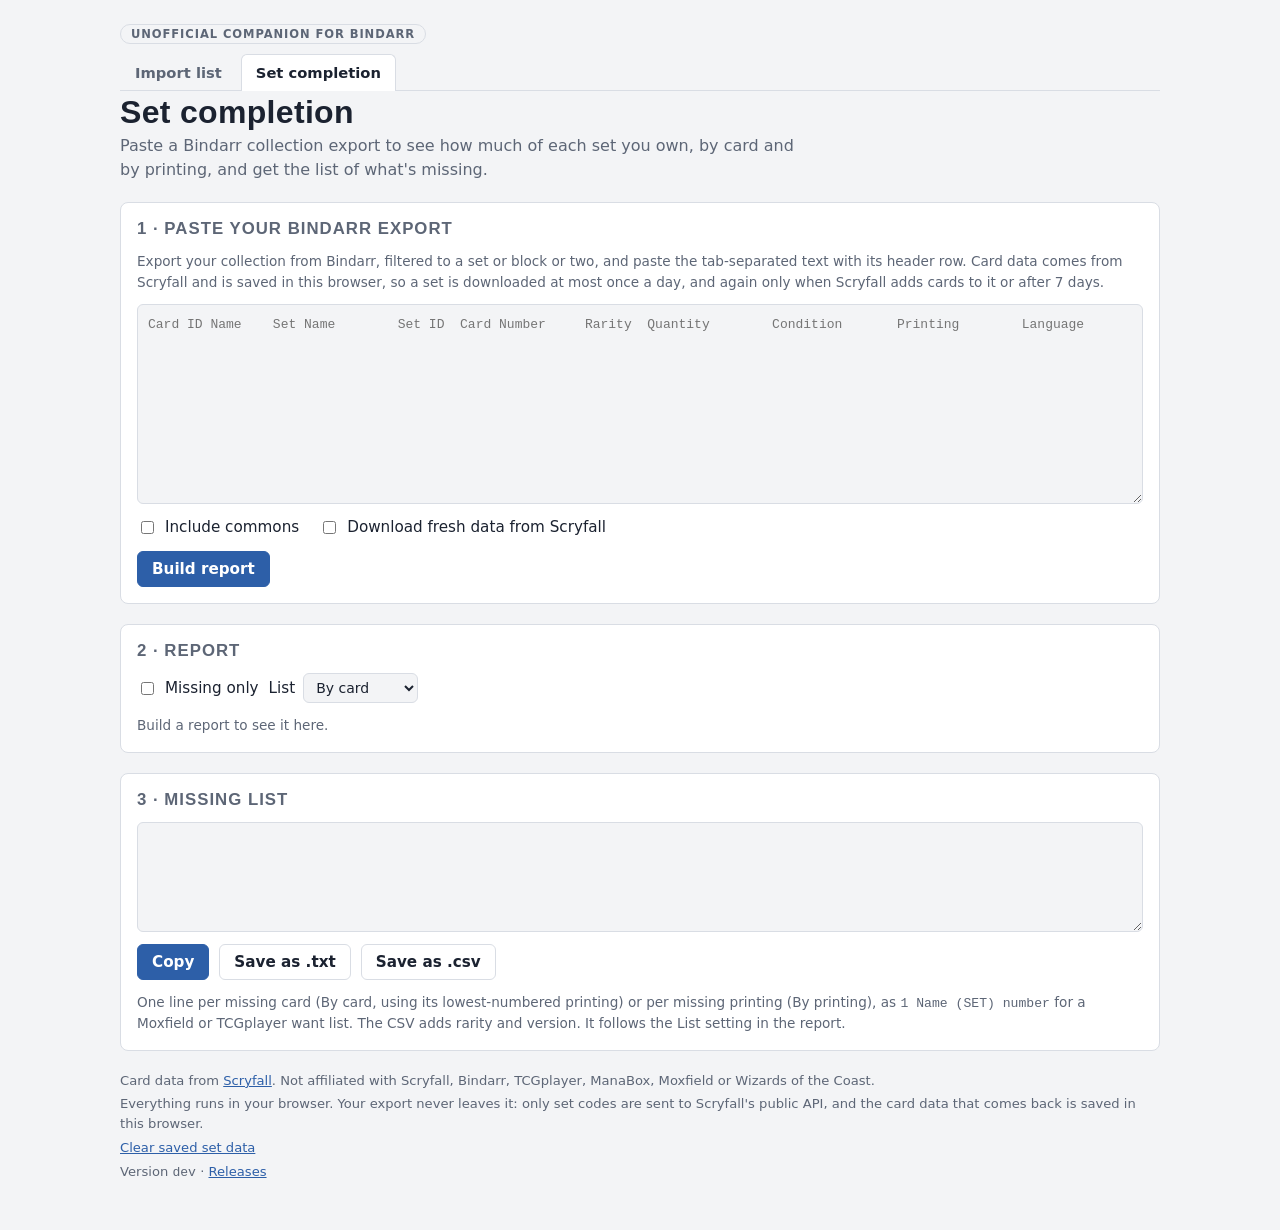
==== completion.html @ 92a35382 "Added second page for identifying cards missing form sets or blocks baised off of the export you can" ====
<!doctype html>
<html lang="en">
<head>
  <meta charset="utf-8">
  <!-- Same policy nginx sends as a header, minus frame-ancestors (ignored in a meta tag). Covers GitHub Pages, which can't set headers. -->
  <meta http-equiv="Content-Security-Policy" content="default-src 'none'; script-src 'self'; style-src 'self'; img-src 'self'; connect-src https://api.scryfall.com; object-src 'none'; base-uri 'none'; form-action 'none'">
  <meta name="referrer" content="no-referrer">
  <meta name="viewport" content="width=device-width, initial-scale=1">
  <meta name="description" content="See how much of each Magic set you own, by card and by printing, from a Bindarr collection export.">
  <title>Set completion · Bindarr Import Companion</title>
  <link rel="stylesheet" href="css/style.css?v=dev">
</head>
<body>
<div class="wrap">
  <header>
    <span class="tag">Unofficial companion for Bindarr</span>
    <nav class="pages" aria-label="Pages">
      <a href="./">Import list</a>
      <a href="completion.html" aria-current="page">Set completion</a>
    </nav>
    <h1>Set completion</h1>
    <p class="lede">Paste a Bindarr collection export to see how much of each set you own, by card and by printing, and get the list of what's missing.</p>
  </header>

  <section class="panel" aria-labelledby="sc-h">
    <h2 id="sc-h">1 · Paste your Bindarr export</h2>
    <p class="hint">Export your collection from Bindarr, filtered to a set or block or two, and paste the tab-separated text with its header row. Card data comes from Scryfall and is saved in this browser, so a set is downloaded at most once a day, and again only when Scryfall adds cards to it or after 7 days.</p>
    <textarea id="exportInput" spellcheck="false" aria-label="Bindarr collection export" placeholder="Card ID&#9;Name&#9;Set Name&#9;Set ID&#9;Card Number&#9;Rarity&#9;Quantity&#9;Condition&#9;Printing&#9;Language"></textarea>
    <div class="opts">
      <label class="check"><input type="checkbox" id="incCommon"> Include commons</label>
      <label class="check"><input type="checkbox" id="forceRefresh"> Download fresh data from Scryfall</label>
    </div>
    <div class="actions">
      <button class="primary" id="buildReport" type="button">Build report</button>
      <button id="cancelReport" type="button" hidden>Cancel</button>
      <span class="status" id="reportStatus" role="status"></span>
    </div>
    <div id="confirmBox" class="confirm" role="alertdialog" aria-labelledby="confirmText" hidden>
      <p id="confirmText"></p>
      <div class="actions">
        <button class="primary" id="confirmYes" type="button">Continue</button>
        <button id="confirmNo" type="button">Cancel</button>
      </div>
    </div>
  </section>

  <section class="panel" aria-labelledby="rp-h">
    <h2 id="rp-h">2 · Report</h2>
    <div id="reportControls" class="actions" hidden>
      <label class="check"><input type="checkbox" id="rpMissing"> Missing only</label>
      <label class="check">List <select id="rpMode"><option value="card">By card</option><option value="printing">By printing</option></select></label>
    </div>
    <div id="reportOut"><p class="hint">Build a report to see it here.</p></div>
  </section>

  <section class="panel" aria-labelledby="ms-h">
    <h2 id="ms-h">3 · Missing list <span id="missingCount" class="count"></span></h2>
    <textarea id="missingOut" class="short" readonly spellcheck="false" aria-label="Missing cards as Bindarr text"></textarea>
    <div class="actions">
      <button class="primary" id="copyMissing" type="button">Copy</button>
      <button id="saveMissingTxt" type="button">Save as .txt</button>
      <button id="saveMissingCsv" type="button">Save as .csv</button>
      <span class="status" id="missingStatus" role="status"></span>
    </div>
    <p class="hint">One line per missing card (By card, using its lowest-numbered printing) or per missing printing (By printing), as <span class="mono">1 Name (SET) number</span> for a Moxfield or TCGplayer want list. The CSV adds rarity and version. It follows the List setting in the report.</p>
  </section>

  <footer>
    <span>Card data from <a href="https://scryfall.com" target="_blank" rel="noopener">Scryfall</a>. Not affiliated with Scryfall, Bindarr, TCGplayer, ManaBox, Moxfield or Wizards of the Coast.</span>
    <span>Everything runs in your browser. Your export never leaves it: only set codes are sent to Scryfall's public API, and the card data that comes back is saved in this browser.</span>
    <span><button id="clearCache" type="button" class="link">Clear saved set data</button></span>
    <span>Version <span id="app-version" class="mono">dev</span> · <a href="https://github.com/CojakSilverBack/bindarr-import-companion/releases" target="_blank" rel="noopener">Releases</a></span>
  </footer>
</div>
<script src="js/completion-core.js?v=dev"></script>
<script src="js/completion.js?v=dev"></script>
</body>
</html>
---- css/style.css ----
/* Bindarr Import Companion
 * Layout: one working column. Input -> options -> review table -> output.
 * System fonts only, so the page makes no third-party calls except to Scryfall.
 */
:root {
  --bg: #f3f4f6; --panel: #ffffff; --ink: #1b2230; --muted: #5d6676; --line: #d9dde4;
  --accent: #2d5fa8; --accent-ink: #ffffff;
  --ok: #1f7a4a; --ok-bg: #e3f3ea; --warn: #8a5a00; --warn-bg: #fbefd6;
  --bad: #a1262f; --bad-bg: #f8e1e3; --idle: #4b5565; --idle-bg: #e8ebf0;
  --f-display: "Bahnschrift", "DIN Alternate", "Arial Narrow", "Roboto Condensed", Arial, sans-serif;
  --f-body: "Segoe UI", system-ui, -apple-system, "Helvetica Neue", Arial, sans-serif;
  --f-mono: "Cascadia Mono", Consolas, "SF Mono", Menlo, "Courier New", monospace;
  color-scheme: light;
}
@media (prefers-color-scheme: dark) {
  :root:not([data-theme="light"]) {
    --bg: #12161d; --panel: #1a2029; --ink: #e6e9ef; --muted: #9aa3b2; --line: #2c3441;
    --accent: #7aa7e8; --accent-ink: #0d1420;
    --ok: #7fd3a3; --ok-bg: #163326; --warn: #f0c46b; --warn-bg: #3a2e12;
    --bad: #f19aa1; --bad-bg: #3b1a1e; --idle: #b4bccb; --idle-bg: #252c37;
    color-scheme: dark;
  }
}
:root[data-theme="dark"] {
  --bg: #12161d; --panel: #1a2029; --ink: #e6e9ef; --muted: #9aa3b2; --line: #2c3441;
  --accent: #7aa7e8; --accent-ink: #0d1420;
  --ok: #7fd3a3; --ok-bg: #163326; --warn: #f0c46b; --warn-bg: #3a2e12;
  --bad: #f19aa1; --bad-bg: #3b1a1e; --idle: #b4bccb; --idle-bg: #252c37;
  color-scheme: dark;
}

* { box-sizing: border-box; }
html, body { margin: 0; }
body { background: var(--bg); color: var(--ink); font: 16px/1.5 var(--f-body); padding-inline: 16px; padding-block: 24px 48px; }
.wrap { max-width: 1040px; margin: 0 auto; display: grid; gap: 20px; }

header { display: grid; gap: 4px; }
h1 { font: 700 2rem/1.1 var(--f-display); margin: 0; letter-spacing: .01em; text-wrap: balance; }
h2 { font: 600 1.05rem/1.2 var(--f-display); margin: 0; letter-spacing: .06em; text-transform: uppercase; color: var(--muted); }
.lede { margin: 0; color: var(--muted); max-width: 68ch; }
.tag { justify-self: start; font: 600 .72rem var(--f-body); letter-spacing: .08em; text-transform: uppercase; color: var(--muted); border: 1px solid var(--line); border-radius: 999px; padding: 2px 10px; }

.panel { background: var(--panel); border: 1px solid var(--line); border-radius: 8px; padding: 16px; display: grid; gap: 12px; min-width: 0; }
.formats { display: grid; grid-template-columns: repeat(auto-fit, minmax(220px, 1fr)); gap: 8px 16px; font-size: .9rem; color: var(--muted); }
.formats b { color: var(--ink); font-weight: 600; }
.formats code, .mono { font-family: var(--f-mono); font-size: .82rem; }

textarea { width: 100%; min-height: 200px; resize: vertical; font: 13px/1.5 var(--f-mono); background: var(--bg); color: var(--ink); border: 1px solid var(--line); border-radius: 6px; padding: 10px; }
textarea:focus-visible, input:focus-visible, button:focus-visible { outline: 2px solid var(--accent); outline-offset: 2px; }

.opts { display: flex; flex-wrap: wrap; gap: 12px 20px; align-items: end; }
.field { display: grid; gap: 4px; min-width: 0; }
.field label { font-size: .78rem; font-weight: 600; letter-spacing: .05em; text-transform: uppercase; color: var(--muted); }
.field input[type=text] { font: 14px var(--f-mono); padding: 7px 9px; border: 1px solid var(--line); border-radius: 6px; background: var(--bg); color: var(--ink); width: 14rem; max-width: 100%; }
/* Set autocomplete dropdown */
.field { position: relative; }
.ac-list { position: absolute; top: 100%; left: 0; z-index: 10; margin: 4px 0 0; padding: 4px 0; list-style: none; width: max(100%, 20rem); max-width: calc(100vw - 32px); max-height: 18rem; overflow-y: auto; background: var(--panel); border: 1px solid var(--line); border-radius: 6px; box-shadow: 0 6px 18px rgb(0 0 0 / .18); }
.ac-list li { display: grid; gap: 1px; padding: 6px 10px; cursor: pointer; }
.ac-list li b { font: 600 .85rem var(--f-mono); }
.ac-list li span { font-size: .82rem; color: var(--muted); }
.ac-list li[aria-selected="true"], .ac-list li:hover { background: var(--idle-bg); }
.check { display: flex; gap: 8px; align-items: center; font-size: .95rem; }
.hint { font-size: .85rem; color: var(--muted); margin: 0; }

.actions { display: flex; flex-wrap: wrap; gap: 10px; align-items: center; }
button { font: 600 .95rem var(--f-body); border-radius: 6px; padding: 8px 14px; border: 1px solid var(--line); background: var(--panel); color: var(--ink); cursor: pointer; }
button.primary { background: var(--accent); border-color: var(--accent); color: var(--accent-ink); }
button:disabled { opacity: .55; cursor: progress; }
.status { font-size: .9rem; color: var(--muted); }

.summary { display: flex; flex-wrap: wrap; gap: 8px; }
.pill { display: inline-flex; gap: 6px; align-items: center; font: 600 .78rem var(--f-body); letter-spacing: .03em; padding: 3px 9px; border-radius: 999px; white-space: nowrap; }
.pill.ok { background: var(--ok-bg); color: var(--ok); }
.pill.warn { background: var(--warn-bg); color: var(--warn); }
.pill.bad { background: var(--bad-bg); color: var(--bad); }
.pill.idle { background: var(--idle-bg); color: var(--idle); }

.tablewrap { overflow-x: auto; border: 1px solid var(--line); border-radius: 6px; }
table { border-collapse: collapse; width: 100%; font-size: .9rem; font-variant-numeric: tabular-nums; }
th, td { text-align: left; padding: 7px 10px; border-bottom: 1px solid var(--line); vertical-align: top; }
th { font: 600 .75rem var(--f-body); letter-spacing: .06em; text-transform: uppercase; color: var(--muted); background: var(--bg); position: sticky; top: 0; }
tr:last-child td { border-bottom: 0; }
td.num { text-align: right; }
tr.same-printing td:first-child { box-shadow: inset 3px 0 0 var(--warn); }
td.note { color: var(--muted); font-size: .85rem; max-width: 18rem; }
td.src { font-family: var(--f-mono); font-size: .78rem; color: var(--muted); max-width: 22rem; overflow-wrap: anywhere; }

/* Page links in the header */
.pages { display: flex; gap: 4px; flex-wrap: wrap; border-bottom: 1px solid var(--line); margin-top: 6px; }
.pages a { padding: 7px 14px; border: 1px solid transparent; border-bottom: 0; border-radius: 6px 6px 0 0; margin-bottom: -1px; color: var(--muted); text-decoration: none; font-weight: 600; font-size: .92rem; }
.pages a:hover { color: var(--ink); }
.pages a[aria-current="page"] { background: var(--panel); border-color: var(--line); color: var(--ink); }

/* Set completion page */
h3 { font: 600 .95rem/1.2 var(--f-display); margin: 8px 0 0; letter-spacing: .04em; color: var(--ink); }
h4 { font: 600 .82rem var(--f-body); margin: 0 0 6px; color: var(--muted); letter-spacing: .04em; text-transform: uppercase; }
h2 .count { font: 400 .85rem var(--f-body); letter-spacing: 0; text-transform: none; }
textarea.short { min-height: 110px; }
select { font: 14px var(--f-body); padding: 5px 8px; border: 1px solid var(--line); border-radius: 6px; background: var(--bg); color: var(--ink); }
table.rp th.num, table.rp td.num { text-align: right; }
table.rp tr.tot td { font-weight: 600; border-top: 1px solid var(--line); }
#reportOut { display: grid; gap: 12px; }
details.rpset { border: 1px solid var(--line); border-radius: 6px; padding: 10px 12px; }
details.rpset > summary { cursor: pointer; font-weight: 600; }
details.rpset[open] > summary { margin-bottom: 12px; }
details.rpset .asof { margin-left: 10px; font-weight: 400; font-size: .82rem; color: var(--muted); }
.rpgrid { display: grid; grid-template-columns: repeat(auto-fit, minmax(min(420px, 100%), 1fr)); gap: 12px 20px; margin-bottom: 12px; }
.confirm { border: 1px solid var(--warn); background: var(--warn-bg); color: var(--ink); border-radius: 6px; padding: 12px; display: grid; gap: 10px; }
.confirm p { margin: 0; }
.confirm[hidden] { display: none; }
button.link { background: none; border: 0; padding: 0; color: var(--accent); font: inherit; text-decoration: underline; cursor: pointer; }

footer { font-size: .82rem; color: var(--muted); display: grid; gap: 4px; }
footer a { color: var(--accent); }

@media (prefers-reduced-motion: reduce) { * { transition: none !important; } }
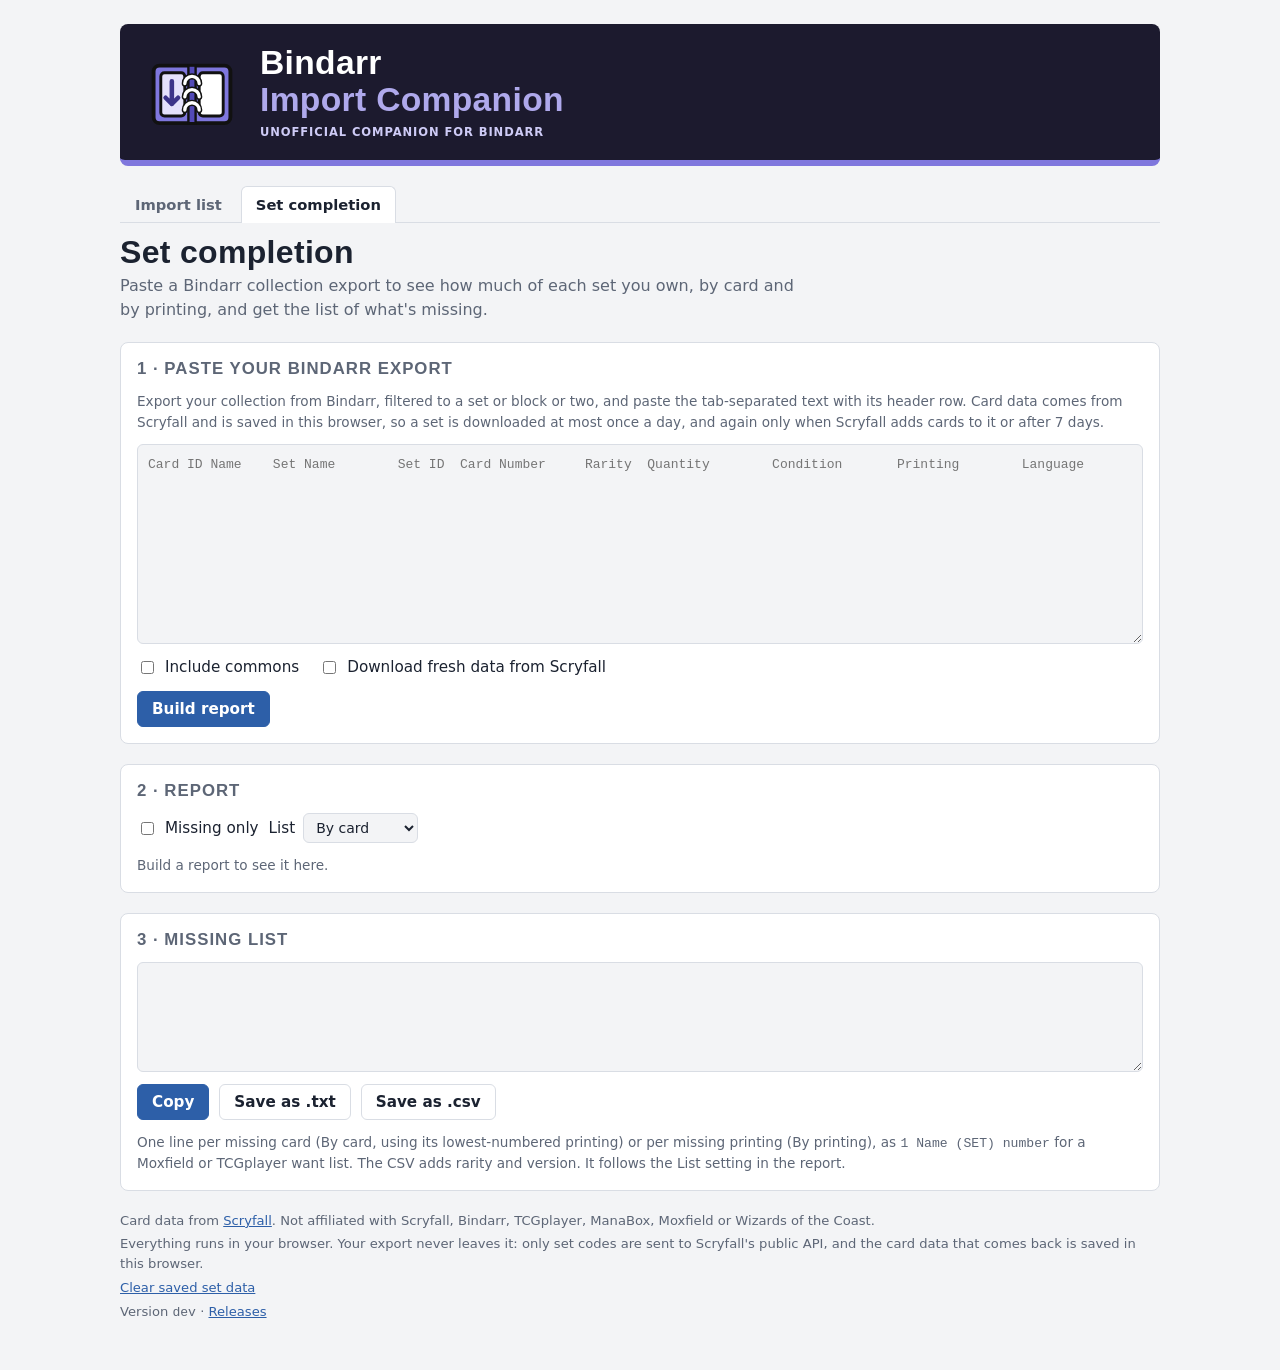
==== commit 4cd0654b: "Added Icon and branding" ====
--- a/completion.html
+++ b/completion.html
@@ -3,21 +3,35 @@
 <head>
   <meta charset="utf-8">
   <!-- Same policy nginx sends as a header, minus frame-ancestors (ignored in a meta tag). Covers GitHub Pages, which can't set headers. -->
-  <meta http-equiv="Content-Security-Policy" content="default-src 'none'; script-src 'self'; style-src 'self'; img-src 'self'; connect-src https://api.scryfall.com; object-src 'none'; base-uri 'none'; form-action 'none'">
+  <meta http-equiv="Content-Security-Policy" content="default-src 'none'; script-src 'self'; style-src 'self'; img-src 'self'; connect-src https://api.scryfall.com; manifest-src 'self'; object-src 'none'; base-uri 'none'; form-action 'none'">
   <meta name="referrer" content="no-referrer">
   <meta name="viewport" content="width=device-width, initial-scale=1">
   <meta name="description" content="See how much of each Magic set you own, by card and by printing, from a Bindarr collection export.">
   <title>Set completion · Bindarr Import Companion</title>
+  <link rel="icon" href="favicon.ico" sizes="48x48">
+  <link rel="icon" href="img/favicon.svg" type="image/svg+xml">
+  <link rel="apple-touch-icon" href="img/apple-touch-icon.png">
+  <link rel="manifest" href="img/site.webmanifest">
+  <meta name="theme-color" content="#1c1a2e">
   <link rel="stylesheet" href="css/style.css?v=dev">
 </head>
 <body>
 <div class="wrap">
+  <div class="banner">
+    <a class="brand" href="./">
+      <img src="img/logo.svg" alt="" width="96" height="96">
+      <span class="brand-text">
+        <span class="brand-name">Bindarr</span>
+        <span class="brand-sub">Import Companion</span>
+        <span class="brand-tag">Unofficial companion for Bindarr</span>
+      </span>
+    </a>
+  </div>
+  <nav class="pages" aria-label="Pages">
+    <a href="./">Import list</a>
+    <a href="completion.html" aria-current="page">Set completion</a>
+  </nav>
   <header>
-    <span class="tag">Unofficial companion for Bindarr</span>
-    <nav class="pages" aria-label="Pages">
-      <a href="./">Import list</a>
-      <a href="completion.html" aria-current="page">Set completion</a>
-    </nav>
     <h1>Set completion</h1>
     <p class="lede">Paste a Bindarr collection export to see how much of each set you own, by card and by printing, and get the list of what's missing.</p>
   </header>
--- a/css/style.css
+++ b/css/style.css
@@ -85,8 +85,23 @@
 td.note { color: var(--muted); font-size: .85rem; max-width: 18rem; }
 td.src { font-family: var(--f-mono); font-size: .78rem; color: var(--muted); max-width: 22rem; overflow-wrap: anywhere; }
 
-/* Page links in the header */
-.pages { display: flex; gap: 4px; flex-wrap: wrap; border-bottom: 1px solid var(--line); margin-top: 6px; }
+/* Brand banner: fixed dark purple in both themes, matches .github/branding/social-preview.png */
+.banner { background: #1c1a2e; border-radius: 8px; border-bottom: 6px solid #7f77dd; padding: 20px 24px; }
+.brand { display: flex; align-items: center; gap: 20px; text-decoration: none; }
+.brand img { width: 96px; height: 96px; flex: none; }
+.brand-text { display: grid; gap: 2px; }
+.brand-name, .brand-sub { font: 700 2.1rem/1.05 var(--f-display); letter-spacing: .01em; color: #ffffff; }
+.brand-sub { color: #afa9ec; }
+.brand-tag { margin-top: 6px; font: 600 .72rem var(--f-body); letter-spacing: .08em; text-transform: uppercase; color: #cecbf6; }
+@media (max-width: 520px) {
+  .banner { padding: 14px 16px; }
+  .brand { gap: 14px; }
+  .brand img { width: 64px; height: 64px; }
+  .brand-name, .brand-sub { font-size: 1.5rem; }
+}
+
+/* Page links under the banner */
+.pages { display: flex; gap: 4px; flex-wrap: wrap; border-bottom: 1px solid var(--line); margin-bottom: -8px; }
 .pages a { padding: 7px 14px; border: 1px solid transparent; border-bottom: 0; border-radius: 6px 6px 0 0; margin-bottom: -1px; color: var(--muted); text-decoration: none; font-weight: 600; font-size: .92rem; }
 .pages a:hover { color: var(--ink); }
 .pages a[aria-current="page"] { background: var(--panel); border-color: var(--line); color: var(--ink); }
